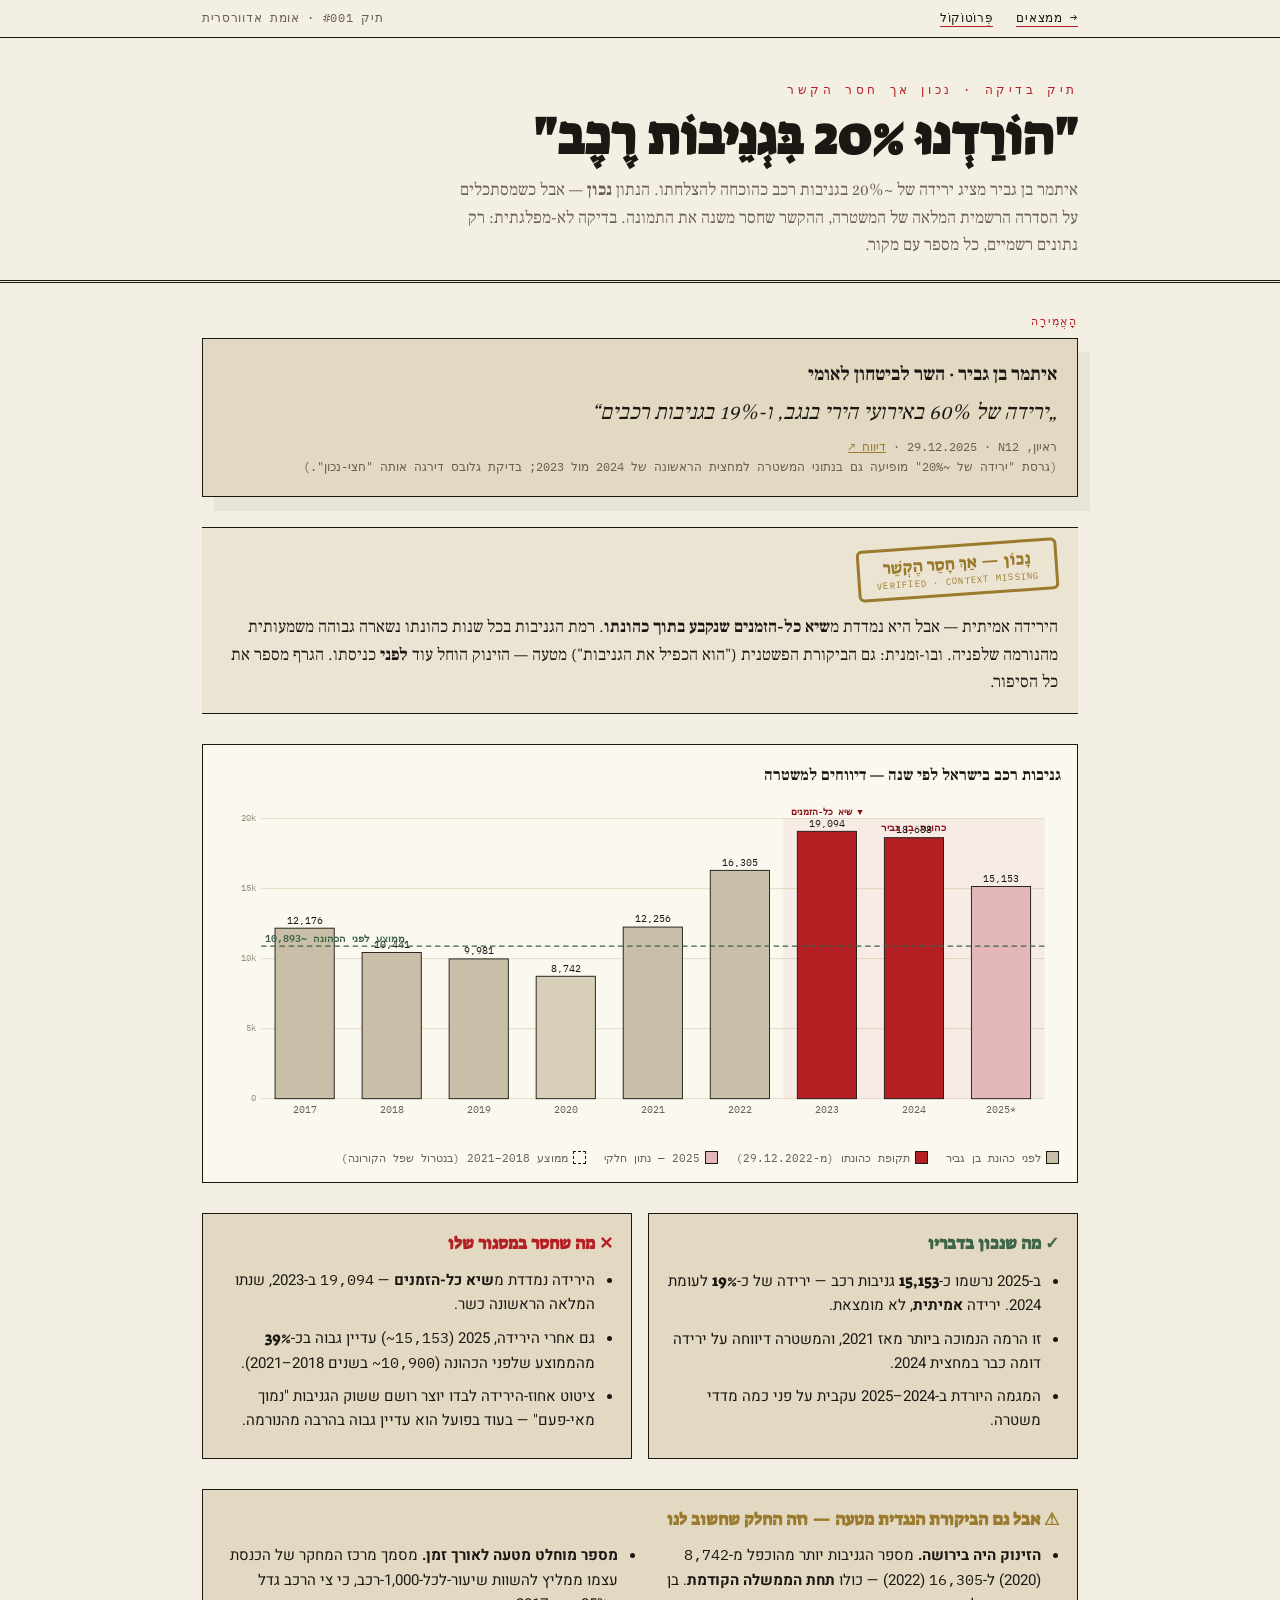
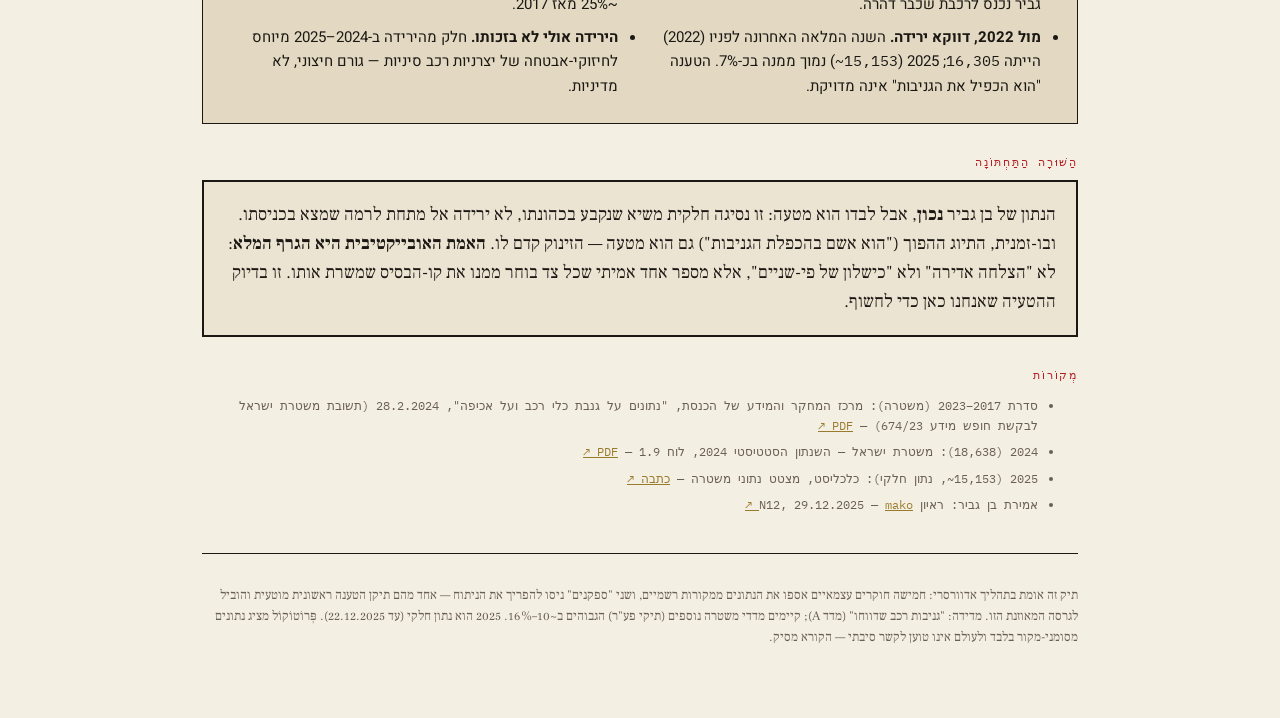
==== docs/case-cartheft.html @ 018fe085 "feat(findings): flagship 'missing-context' case — Ben Gvir's -20% car-theft claim First real, publis" ====
<!DOCTYPE html>
<!--
  פְּרוֹטוֹקוֹל · תיק בדיקה — flagship "missing-context" finding.
  Ben Gvir's -19/20% car-theft claim, checked against the full official Israel
  Police vehicle-theft series (2017-2025). Adversarially verified (workflow
  wf_c89831df-7e8). NON-PARTISAN: the number is true; the context is the story.
  Every figure links to an official source. This page is hand-built because the
  finding needs a time-series chart + a two-sided analysis the generic card can't show.
-->
<html lang="he" dir="rtl">
<head>
<meta charset="utf-8" />
<meta name="viewport" content="width=device-width, initial-scale=1, viewport-fit=cover" />
<title>פְּרוֹטוֹקוֹל · תיק — "ירדנו 20% בגניבות רכב"</title>
<meta name="description" content="בן גביר מתרברב בירידה של 20% בגניבות רכב. הנתון נכון — אבל הסדרה הרשמית המלאה מספרת סיפור אחר. בדיקה לא-מפלגתית עם מקורות." />
<meta property="og:title" content="פְּרוֹטוֹקוֹל · 'ירדנו 20% בגניבות רכב' — נכון, אבל חסר הקשר" />
<meta property="og:image" content="https://noamsolomon123.github.io/protokol/og.png" />
<meta property="og:image:width" content="1200" /><meta property="og:image:height" content="630" />
<meta name="twitter:image" content="https://noamsolomon123.github.io/protokol/og.png" />
<meta property="og:description" content="הנתון נכון — אבל נמדד מהשיא שנקבע בכהונתו. הסדרה הרשמית המלאה, עם תקופת הכהונה מסומנת." />
<meta property="og:type" content="article" />
<meta property="og:url" content="https://noamsolomon123.github.io/protokol/case-cartheft.html" />
<meta name="twitter:card" content="summary_large_image" />
<link rel="icon" href="data:image/svg+xml,%3Csvg xmlns='http://www.w3.org/2000/svg' viewBox='0 0 100 100'%3E%3Crect width='100' height='100' rx='20' fill='%23b41f24'/%3E%3Cpath d='M27 52l16 16 30-37' fill='none' stroke='white' stroke-width='11' stroke-linecap='round' stroke-linejoin='round'/%3E%3C/svg%3E" />
<link rel="preconnect" href="https://fonts.googleapis.com" /><link rel="preconnect" href="https://fonts.gstatic.com" crossorigin />
<link href="https://fonts.googleapis.com/css2?family=Frank+Ruhl+Libre:wght@400;500;700;900&family=Suez+One&family=Heebo:wght@300;400;500;700;800&family=IBM+Plex+Mono:wght@400;500;600&display=swap" rel="stylesheet" />
<style>
  :root{--paper:#f4efe3;--paper-2:#ece4d2;--paper-edge:#e3d9c2;--ink:#1b1814;--ink-soft:#6a6052;--ink-faint:#9a9080;--rule:#cbc0a8;--stamp:#b41f24;--stamp-deep:#8b1216;--true:#3c6446;--gold:#9a7b2e;--maxw:920px;}
  *{box-sizing:border-box;}
  body{margin:0;background:var(--paper);color:var(--ink);font-family:"Heebo",sans-serif;line-height:1.62;}
  ::selection{background:var(--stamp);color:var(--paper);} a{color:inherit;}
  .wrap{max-width:var(--maxw);margin:0 auto;padding:0 22px;}
  .num{font-family:"IBM Plex Mono",monospace;direction:ltr;unicode-bidi:isolate;}
  .filebar{border-bottom:1.5px solid var(--ink);background:var(--paper);position:sticky;top:0;z-index:40;}
  .filebar .wrap{display:flex;justify-content:space-between;align-items:center;gap:14px;padding:9px 22px;font-family:"IBM Plex Mono",monospace;font-size:11.5px;letter-spacing:.06em;color:var(--ink-soft);text-transform:uppercase;}
  .nav-link{text-decoration:none;color:var(--ink);border-bottom:1.5px solid var(--stamp);padding-bottom:1px;}
  header.mast{padding:42px 0 20px;border-bottom:3px double var(--ink);}
  .kicker{font-family:"IBM Plex Mono",monospace;font-size:12px;letter-spacing:.3em;color:var(--stamp);text-transform:uppercase;margin-bottom:12px;}
  .wordmark{font-family:"Suez One",serif;font-size:clamp(30px,5.4vw,52px);line-height:1.0;margin:0;}
  .standfirst{font-family:"Frank Ruhl Libre",serif;font-size:17px;color:var(--ink-soft);margin:14px 0 0;max-width:62ch;}
  section.block{margin:30px 0;}
  .lbl{font-family:"IBM Plex Mono",monospace;font-size:11px;letter-spacing:.16em;color:var(--stamp);text-transform:uppercase;display:block;margin:0 0 8px;}
  .claim{border:1.5px solid var(--ink);background:var(--paper-edge);box-shadow:12px 14px 0 rgba(27,24,20,.05);padding:20px;}
  .claim .who{font-family:"Frank Ruhl Libre",serif;font-weight:700;font-size:19px;margin-bottom:6px;}
  .quote{font-family:"Frank Ruhl Libre",serif;font-style:italic;font-size:22px;line-height:1.5;margin:0;}
  .quote::before{content:"\201E";}.quote::after{content:"\201C";}
  .src{font-family:"IBM Plex Mono",monospace;font-size:12px;color:var(--ink-soft);margin-top:8px;}
  .src a{color:var(--gold);}
  .verdict{display:flex;align-items:center;gap:18px;flex-wrap:wrap;border-block:1.5px solid var(--ink);background:var(--paper-2);padding:16px 20px;margin:26px 0;}
  .vstamp{font-family:"Suez One",serif;border:3px solid var(--gold);color:var(--gold);border-radius:6px;padding:8px 16px;text-align:center;transform:rotate(-4deg);line-height:1.04;flex:none;}
  .vstamp .m{font-size:17px;display:block;} .vstamp .s{font-family:"IBM Plex Mono",monospace;font-size:9px;letter-spacing:.14em;display:block;margin-top:3px;}
  .vtext{font-family:"Frank Ruhl Libre",serif;font-size:17px;}
  .chartcard{border:1.5px solid var(--ink);background:#fbf8f0;padding:18px 16px 10px;}
  .chartwrap{direction:ltr;width:100%;overflow-x:auto;}
  svg{width:100%;height:auto;display:block;font-family:"IBM Plex Mono",monospace;}
  .charttitle{font-family:"Frank Ruhl Libre",serif;font-weight:700;font-size:16px;margin:0 0 4px;}
  .legend{display:flex;gap:18px;flex-wrap:wrap;font-family:"IBM Plex Mono",monospace;font-size:11px;color:var(--ink-soft);margin:10px 2px 4px;}
  .legend i{display:inline-block;width:13px;height:13px;vertical-align:-2px;margin-inline-end:5px;border:1px solid var(--ink);}
  .cols{display:grid;grid-template-columns:1fr 1fr;gap:16px;}
  .panel{border:1.5px solid var(--ink);padding:16px 18px;background:var(--paper-edge);}
  .panel h3{font-family:"Suez One",serif;font-size:17px;margin:0 0 10px;}
  .panel.ok h3{color:var(--true);} .panel.gap h3{color:var(--stamp);} .panel.both h3{color:var(--gold);}
  .panel ul{margin:0;padding-inline-start:18px;} .panel li{margin:0 0 9px;font-size:15px;}
  .bignum{font-family:"Suez One",serif;font-size:1.05em;}
  .concl{border:2px solid var(--ink);background:var(--paper-2);padding:18px 20px;font-family:"Frank Ruhl Libre",serif;font-size:18px;}
  .srcs{font-family:"IBM Plex Mono",monospace;font-size:12px;color:var(--ink-soft);}
  .srcs li{margin:0 0 7px;} .srcs a{color:var(--gold);}
  footer{margin:38px 0 70px;padding-top:18px;border-top:1.5px solid var(--ink);font-family:"Frank Ruhl Libre",serif;font-size:13px;color:var(--ink-soft);}
  @media(max-width:680px){ .cols{grid-template-columns:1fr;} }
</style>
</head>
<body>
  <div class="filebar"><div class="wrap">
    <span><a class="nav-link" href="./findings.html">→ ממצאים</a> &nbsp; <a class="nav-link" href="./home.html">פְּרוֹטוֹקוֹל</a></span>
    <span>תיק&nbsp;#001 · אומת אדוורסרית</span>
  </div></div>

  <header class="mast"><div class="wrap">
    <div class="kicker">תיק בדיקה · נכון אך חסר הקשר</div>
    <h1 class="wordmark">"הוֹרַדְנוּ 20% בִּגְנֵיבוֹת רֶכֶב"</h1>
    <p class="standfirst">איתמר בן גביר מציג ירידה של ~20% בגניבות רכב כהוכחה להצלחתו. הנתון <b>נכון</b> — אבל כשמסתכלים על הסדרה הרשמית המלאה של המשטרה, ההקשר שחסר משנה את התמונה. בדיקה לא-מפלגתית: רק נתונים רשמיים, כל מספר עם מקור.</p>
  </div></header>

  <div class="wrap">

    <section class="block">
      <span class="lbl">הָאֲמִירָה</span>
      <div class="claim">
        <div class="who">איתמר בן גביר · השר לביטחון לאומי</div>
        <p class="quote">ירידה של 60% באירועי הירי בנגב, ו-19% בגניבות רכבים</p>
        <div class="src">ראיון, N12 · <span class="num">29.12.2025</span> · <a href="https://www.mako.co.il/news-politics/2025_q4/Article-157cf4bb2d96b91026.htm" target="_blank" rel="noopener">דיווח ↗</a><br>
        (גרסת "ירידה של ~20%" מופיעה גם בנתוני המשטרה למחצית הראשונה של 2024 מול 2023; בדיקת גלובס דירגה אותה "חצי-נכון".)</div>
      </div>
    </section>

    <div class="verdict">
      <div class="vstamp"><span class="m">נָכוֹן — אַךְ חָסֵר הֶקְשֵׁר</span><span class="s">VERIFIED · CONTEXT MISSING</span></div>
      <div class="vtext">הירידה אמיתית — אבל היא נמדדת מ<b>שיא כל-הזמנים שנקבע בתוך כהונתו</b>. רמת הגניבות בכל שנות כהונתו נשארה גבוהה משמעותית מהנורמה שלפניה. ובו-זמנית: גם הביקורת הפשטנית ("הוא הכפיל את הגניבות") מטעה — הזינוק הוחל עוד <b>לפני</b> כניסתו. הגרף מספר את כל הסיפור.</div>
    </div>

    <section class="block">
      <div class="chartcard">
        <p class="charttitle">גניבות רכב בישראל לפי שנה — דיווחים למשטרה</p>
        <div class="chartwrap"><svg id="chart" viewBox="0 0 920 380" role="img" aria-label="גרף גניבות רכב 2017–2025"></svg></div>
        <div class="legend">
          <span><i style="background:#c9bfa8"></i>לפני כהונת בן גביר</span>
          <span><i style="background:#b41f24"></i>תקופת כהונתו (מ-29.12.2022)</span>
          <span><i style="background:#e3b7b9"></i>2025 — נתון חלקי</span>
          <span><i style="background:transparent;border-style:dashed"></i>ממוצע 2018–2021 (בנטרול שפל הקורונה)</span>
        </div>
      </div>
    </section>

    <section class="block">
      <div class="cols">
        <div class="panel ok">
          <h3>✓ מה שנכון בדבריו</h3>
          <ul>
            <li>ב-2025 נרשמו כ-<span class="bignum num">15,153</span> גניבות רכב — ירידה של כ-<span class="bignum num">19%</span> לעומת 2024. ירידה <b>אמיתית</b>, לא מומצאת.</li>
            <li>זו הרמה הנמוכה ביותר מאז 2021, והמשטרה דיווחה על ירידה דומה כבר במחצית 2024.</li>
            <li>המגמה היורדת ב-2024–2025 עקבית על פני כמה מדדי משטרה.</li>
          </ul>
        </div>
        <div class="panel gap">
          <h3>✕ מה שחסר במסגור שלו</h3>
          <ul>
            <li>הירידה נמדדת מ<b>שיא כל-הזמנים</b> — <span class="num">19,094</span> ב-2023, שנתו המלאה הראשונה כשר.</li>
            <li>גם אחרי הירידה, 2025 (<span class="num">~15,153</span>) עדיין גבוה בכ-<span class="bignum num">39%</span> מהממוצע שלפני הכהונה (<span class="num">~10,900</span> בשנים 2018–2021).</li>
            <li>ציטוט אחוז-הירידה לבדו יוצר רושם ששוק הגניבות "נמוך מאי-פעם" — בעוד בפועל הוא עדיין גבוה בהרבה מהנורמה.</li>
          </ul>
        </div>
      </div>
    </section>

    <section class="block">
      <div class="panel both">
        <h3>⚠ אבל גם הביקורת הנגדית מטעה — וזה החלק שחשוב לנו</h3>
        <ul style="columns:2;column-gap:26px;">
          <li><b>הזינוק היה בירושה.</b> מספר הגניבות יותר מהוכפל מ-<span class="num">8,742</span> (2020) ל-<span class="num">16,305</span> (2022) — כולו <b>תחת הממשלה הקודמת</b>. בן גביר נכנס לרכבת שכבר דהרה.</li>
          <li><b>מול 2022, דווקא ירידה.</b> השנה המלאה האחרונה לפניו (2022) הייתה <span class="num">16,305</span>; 2025 (<span class="num">~15,153</span>) נמוך ממנה בכ-7%. הטענה "הוא הכפיל את הגניבות" אינה מדויקת.</li>
          <li><b>מספר מוחלט מטעה לאורך זמן.</b> מסמך מרכז המחקר של הכנסת עצמו ממליץ להשוות שיעור-לכל-1,000-רכב, כי צי הרכב גדל ~25% מאז 2017.</li>
          <li><b>הירידה אולי לא בזכותו.</b> חלק מהירידה ב-2024–2025 מיוחס לחיזוקי-אבטחה של יצרניות רכב סיניות — גורם חיצוני, לא מדיניות.</li>
        </ul>
      </div>
    </section>

    <section class="block">
      <span class="lbl">הַשּׁוּרָה הַתַּחְתּוֹנָה</span>
      <div class="concl">
        הנתון של בן גביר <b>נכון</b>, אבל לבדו הוא מטעה: זו נסיגה חלקית משיא שנקבע בכהונתו, לא ירידה אל מתחת לרמה שמצא בכניסתו. ובו-זמנית, התיוג ההפוך ("הוא אשם בהכפלת הגניבות") גם הוא מטעה — הזינוק קדם לו. <b>האמת האובייקטיבית היא הגרף המלא</b>: לא "הצלחה אדירה" ולא "כישלון של פי-שניים", אלא מספר אחד אמיתי שכל צד בוחר ממנו את קו-הבסיס שמשרת אותו. זו בדיוק ההטעיה שאנחנו כאן כדי לחשוף.
      </div>
    </section>

    <section class="block">
      <span class="lbl">מְקוֹרוֹת</span>
      <ul class="srcs">
        <li>סדרת 2017–2023 (משטרה): מרכז המחקר והמידע של הכנסת, "נתונים על גנבת כלי רכב ועל אכיפה", 28.2.2024 (תשובת משטרת ישראל לבקשת חופש מידע 674/23) — <a href="https://fs.knesset.gov.il/25/Committees/25_cs_mmm_4175820.pdf" target="_blank" rel="noopener">PDF ↗</a></li>
        <li>2024 (<span class="num">18,638</span>): משטרת ישראל — השנתון הסטטיסטי 2024, לוח 1.9 — <a href="https://www.gov.il/BlobFolder/reports/police_statistical_2024/he/%D7%A9%D7%A0%D7%AA%D7%95%D7%9F%20%D7%A1%D7%98%D7%98%D7%99%D7%A1%D7%98%D7%99%202024%20%D7%9E%D7%A9%D7%98%D7%A8%D7%AA%20%D7%99%D7%A9%D7%A8%D7%90%D7%9C%20%D7%9E%D7%95%D7%A0%D7%92%D7%A9.pdf" target="_blank" rel="noopener">PDF ↗</a></li>
        <li>2025 (<span class="num">~15,153</span>, נתון חלקי): כלכליסט, מצטט נתוני משטרה — <a href="https://www.calcalist.co.il/local_news/car/article/bkhzxv8x11g" target="_blank" rel="noopener">כתבה ↗</a></li>
        <li>אמירת בן גביר: ראיון N12, 29.12.2025 — <a href="https://www.mako.co.il/news-politics/2025_q4/Article-157cf4bb2d96b91026.htm" target="_blank" rel="noopener">mako ↗</a></li>
      </ul>
    </section>

    <footer>
      <p>תיק זה אומת בתהליך אדוורסרי: חמישה חוקרים עצמאיים אספו את הנתונים ממקורות רשמיים, ושני "ספקנים" ניסו להפריך את הניתוח — אחד מהם תיקן הטענה ראשונית מוטעית והוביל לגרסה המאוזנת הזו. מדידה: "גניבות רכב שדווחו" (מדד A); קיימים מדדי משטרה נוספים (תיקי פע"ר) הגבוהים ב~10–16%. 2025 הוא נתון חלקי (עד 22.12.2025). פְּרוֹטוֹקוֹל מציג נתונים מסומני-מקור בלבד ולעולם אינו טוען לקשר סיבתי — הקורא מסיק.</p>
    </footer>
  </div>

<script>
(function(){
  // Verified Israel-Police vehicle-theft series (see המקורות above).
  const data=[
    {y:2017,v:12176,t:'pre'},{y:2018,v:10441,t:'pre'},{y:2019,v:9981,t:'pre'},
    {y:2020,v:8742,t:'covid'},{y:2021,v:12256,t:'pre'},{y:2022,v:16305,t:'pre'},
    {y:2023,v:19094,t:'ten'},{y:2024,v:18638,t:'ten'},{y:2025,v:15153,t:'partial'}
  ];
  const W=920,H=380,padL=46,padR=18,padT=28,padB=46;
  const plotW=W-padL-padR, plotH=H-padT-padB, yMax=20000;
  const x=i=> padL + i*(plotW/data.length) + (plotW/data.length)*0.16;
  const bw=(plotW/data.length)*0.68;
  const yfn=v=> padT + plotH - (v/yMax)*plotH;
  const baseline=Math.round((10441+9981+12256)/3); // 2018,2019,2021 avg = 10893
  const fill={pre:'#c9bfa8',covid:'#d8cfb8',ten:'#b41f24',partial:'#e3b7b9'};
  let s='';
  // y gridlines
  [0,5000,10000,15000,20000].forEach(g=>{
    const yy=yfn(g);
    s+=`<line x1="${padL}" y1="${yy}" x2="${W-padR}" y2="${yy}" stroke="#e3d9c2" stroke-width="1"/>`;
    s+=`<text x="${padL-6}" y="${yy+3}" text-anchor="end" font-size="10" fill="#9a9080">${g/1000?g/1000+'k':'0'}</text>`;
  });
  // tenure shading (2023-2025 region)
  const tenX=x(6)-(plotW/data.length)*0.16;
  s+=`<rect x="${tenX}" y="${padT}" width="${W-padR-tenX}" height="${plotH}" fill="#b41f24" opacity="0.05"/>`;
  s+=`<text x="${(tenX+W-padR)/2}" y="${padT+13}" text-anchor="middle" font-size="10.5" fill="#8b1216" font-weight="600">כהונת בן גביר</text>`;
  // bars
  data.forEach((d,i)=>{
    const bx=x(i), by=yfn(d.v), bh=padT+plotH-by;
    s+=`<rect x="${bx}" y="${by}" width="${bw}" height="${bh}" fill="${fill[d.t]}" stroke="#1b1814" stroke-width="1"/>`;
    s+=`<text x="${bx+bw/2}" y="${by-5}" text-anchor="middle" font-size="10.5" fill="#1b1814">${d.v.toLocaleString('en-US')}</text>`;
    s+=`<text x="${bx+bw/2}" y="${H-padB+16}" text-anchor="middle" font-size="11" fill="#6a6052">${d.y}${d.t==='partial'?'*':''}</text>`;
  });
  // baseline dashed line + label
  const byl=yfn(baseline);
  s+=`<line x1="${padL}" y1="${byl}" x2="${W-padR}" y2="${byl}" stroke="#3c6446" stroke-width="1.5" stroke-dasharray="6 4"/>`;
  s+=`<text x="${padL+4}" y="${byl-5}" font-size="10.5" fill="#3c6446" font-weight="600">ממוצע לפני הכהונה ~${baseline.toLocaleString('en-US')}</text>`;
  // peak marker
  const pkx=x(6)+bw/2;
  s+=`<text x="${pkx}" y="${yfn(19094)-18}" text-anchor="middle" font-size="10" fill="#8b1216" font-weight="700">שיא כל-הזמנים ▼</text>`;
  document.getElementById('chart').innerHTML=s;
})();
</script>
</body>
</html>
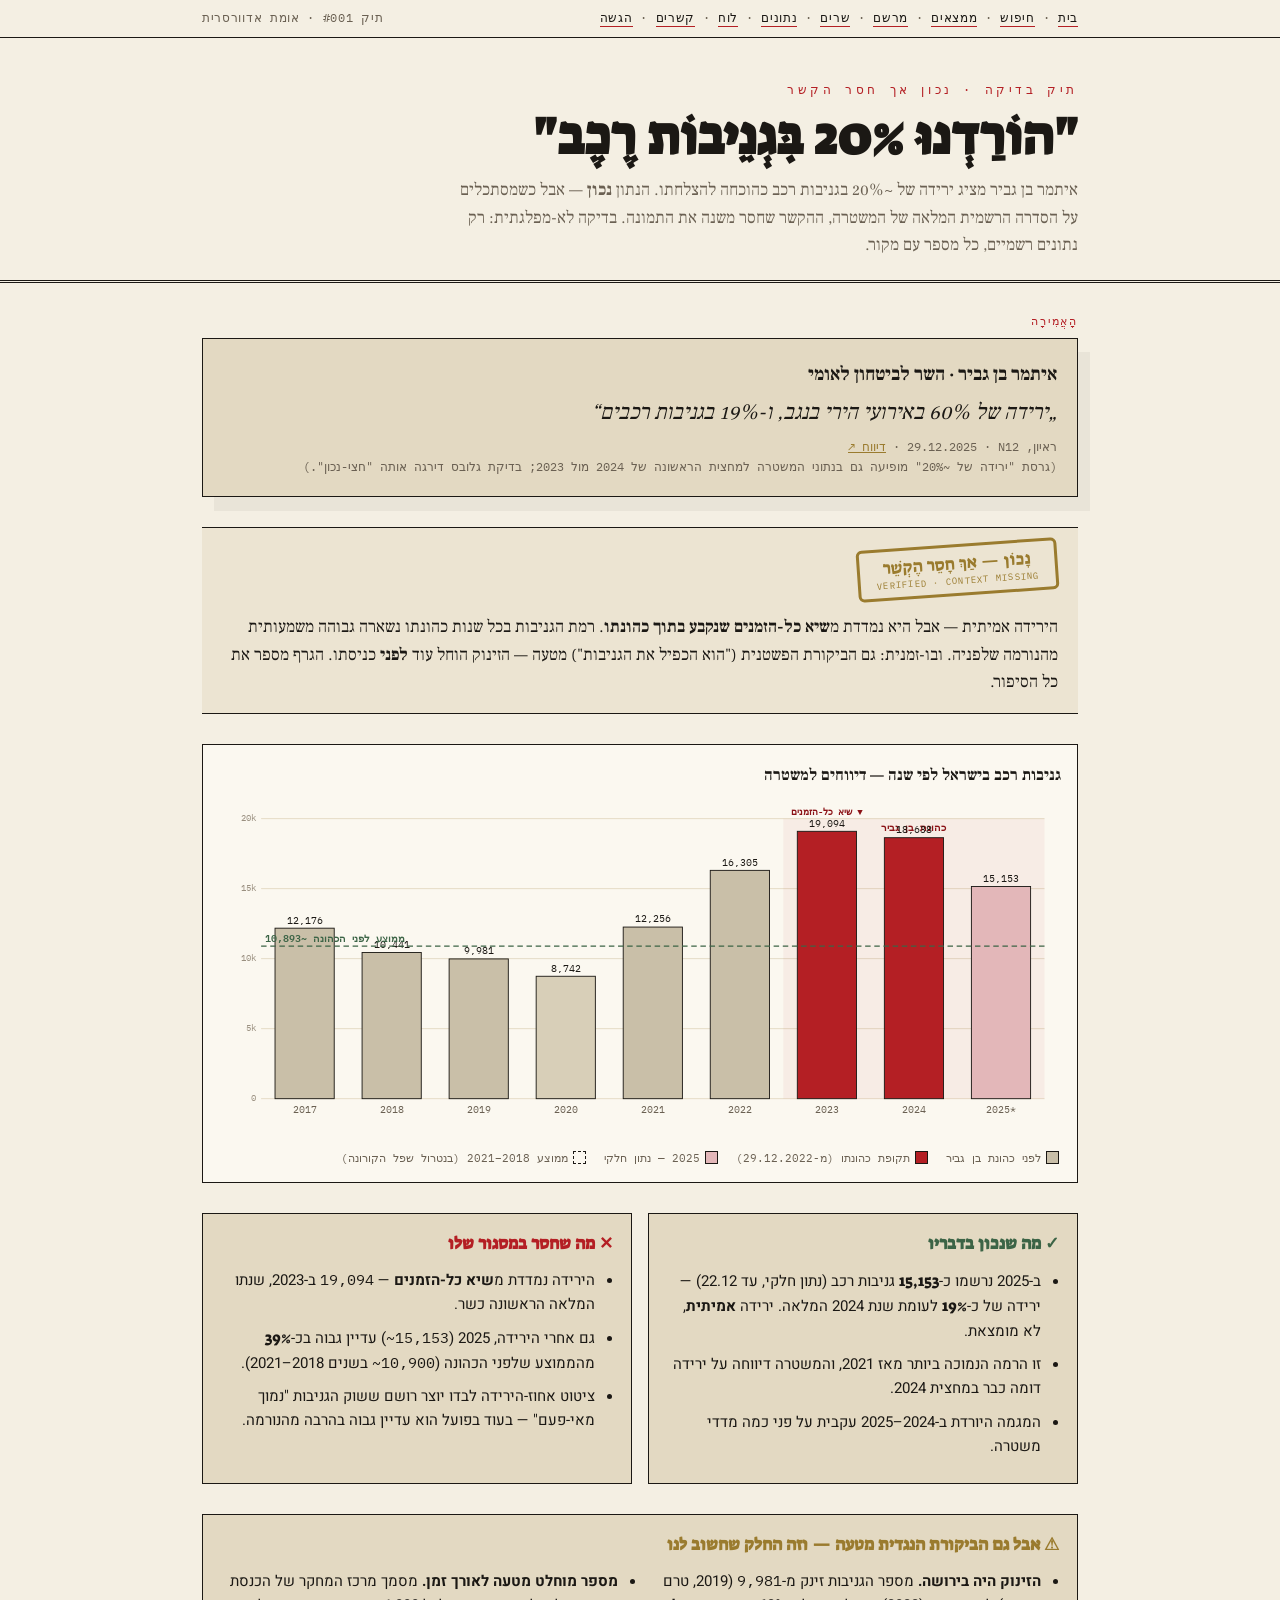
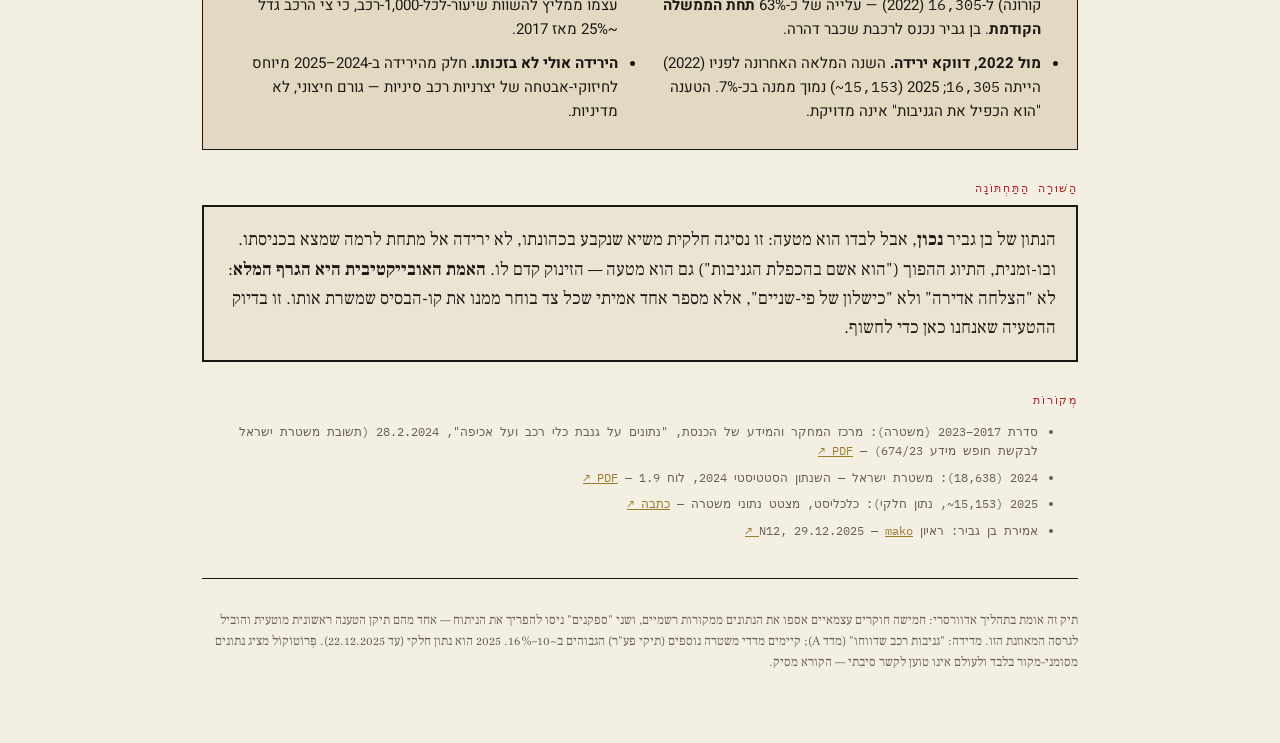
==== commit 34681766: "feat(site): complete the platform — audit-driven fixes, fresh data, catalog stats page Full site-com" ====
--- a/docs/case-cartheft.html
+++ b/docs/case-cartheft.html
@@ -71,7 +71,7 @@
 </head>
 <body>
   <div class="filebar"><div class="wrap">
-    <span><a class="nav-link" href="./findings.html">→ ממצאים</a> &nbsp; <a class="nav-link" href="./home.html">פְּרוֹטוֹקוֹל</a></span>
+    <span><a class="nav-link" href="./home.html">בית</a> · <a class="nav-link" href="./search.html">חיפוש</a> · <a class="nav-link" href="./findings.html">ממצאים</a> · <a class="nav-link" href="./directory.html">מרשם</a> · <a class="nav-link" href="./ministers.html">שרים</a> · <a class="nav-link" href="./statistics.html">נתונים</a> · <a class="nav-link" href="./leaderboard.html">לוח</a> · <a class="nav-link" href="./connections.html">קשרים</a> · <a class="nav-link" href="./submit.html">הגשה</a></span>
     <span>תיק&nbsp;#001 · אומת אדוורסרית</span>
   </div></div>
 
@@ -101,7 +101,8 @@
     <section class="block">
       <div class="chartcard">
         <p class="charttitle">גניבות רכב בישראל לפי שנה — דיווחים למשטרה</p>
-        <div class="chartwrap"><svg id="chart" viewBox="0 0 920 380" role="img" aria-label="גרף גניבות רכב 2017–2025"></svg></div>
+        <div class="chartwrap"><svg id="chart" viewBox="0 0 920 380" role="img" aria-label="גניבות רכב בישראל לפי שנה: 2017=12,176; 2018=10,441; 2019=9,981; 2020=8,742; 2021=12,256; 2022=16,305; 2023=19,094 (שיא); 2024=18,638; 2025≈15,153 (חלקי)"></svg>
+          <noscript><p style="font-family:'IBM Plex Mono',monospace;font-size:13px;direction:ltr;text-align:right">2017: 12,176 · 2018: 10,441 · 2019: 9,981 · 2020: 8,742 · 2021: 12,256 · 2022: 16,305 · 2023: 19,094 (שיא) · 2024: 18,638 · 2025: ~15,153 (חלקי)</p></noscript></div>
         <div class="legend">
           <span><i style="background:#c9bfa8"></i>לפני כהונת בן גביר</span>
           <span><i style="background:#b41f24"></i>תקופת כהונתו (מ-29.12.2022)</span>
@@ -116,7 +117,7 @@
         <div class="panel ok">
           <h3>✓ מה שנכון בדבריו</h3>
           <ul>
-            <li>ב-2025 נרשמו כ-<span class="bignum num">15,153</span> גניבות רכב — ירידה של כ-<span class="bignum num">19%</span> לעומת 2024. ירידה <b>אמיתית</b>, לא מומצאת.</li>
+            <li>ב-2025 נרשמו כ-<span class="bignum num">15,153</span> גניבות רכב (נתון חלקי, עד 22.12) — ירידה של כ-<span class="bignum num">19%</span> לעומת שנת 2024 המלאה. ירידה <b>אמיתית</b>, לא מומצאת.</li>
             <li>זו הרמה הנמוכה ביותר מאז 2021, והמשטרה דיווחה על ירידה דומה כבר במחצית 2024.</li>
             <li>המגמה היורדת ב-2024–2025 עקבית על פני כמה מדדי משטרה.</li>
           </ul>
@@ -136,7 +137,7 @@
       <div class="panel both">
         <h3>⚠ אבל גם הביקורת הנגדית מטעה — וזה החלק שחשוב לנו</h3>
         <ul style="columns:2;column-gap:26px;">
-          <li><b>הזינוק היה בירושה.</b> מספר הגניבות יותר מהוכפל מ-<span class="num">8,742</span> (2020) ל-<span class="num">16,305</span> (2022) — כולו <b>תחת הממשלה הקודמת</b>. בן גביר נכנס לרכבת שכבר דהרה.</li>
+          <li><b>הזינוק היה בירושה.</b> מספר הגניבות זינק מ-<span class="num">9,981</span> (2019, טרם קורונה) ל-<span class="num">16,305</span> (2022) — עלייה של כ-63% <b>תחת הממשלה הקודמת</b>. בן גביר נכנס לרכבת שכבר דהרה.</li>
           <li><b>מול 2022, דווקא ירידה.</b> השנה המלאה האחרונה לפניו (2022) הייתה <span class="num">16,305</span>; 2025 (<span class="num">~15,153</span>) נמוך ממנה בכ-7%. הטענה "הוא הכפיל את הגניבות" אינה מדויקת.</li>
           <li><b>מספר מוחלט מטעה לאורך זמן.</b> מסמך מרכז המחקר של הכנסת עצמו ממליץ להשוות שיעור-לכל-1,000-רכב, כי צי הרכב גדל ~25% מאז 2017.</li>
           <li><b>הירידה אולי לא בזכותו.</b> חלק מהירידה ב-2024–2025 מיוחס לחיזוקי-אבטחה של יצרניות רכב סיניות — גורם חיצוני, לא מדיניות.</li>
